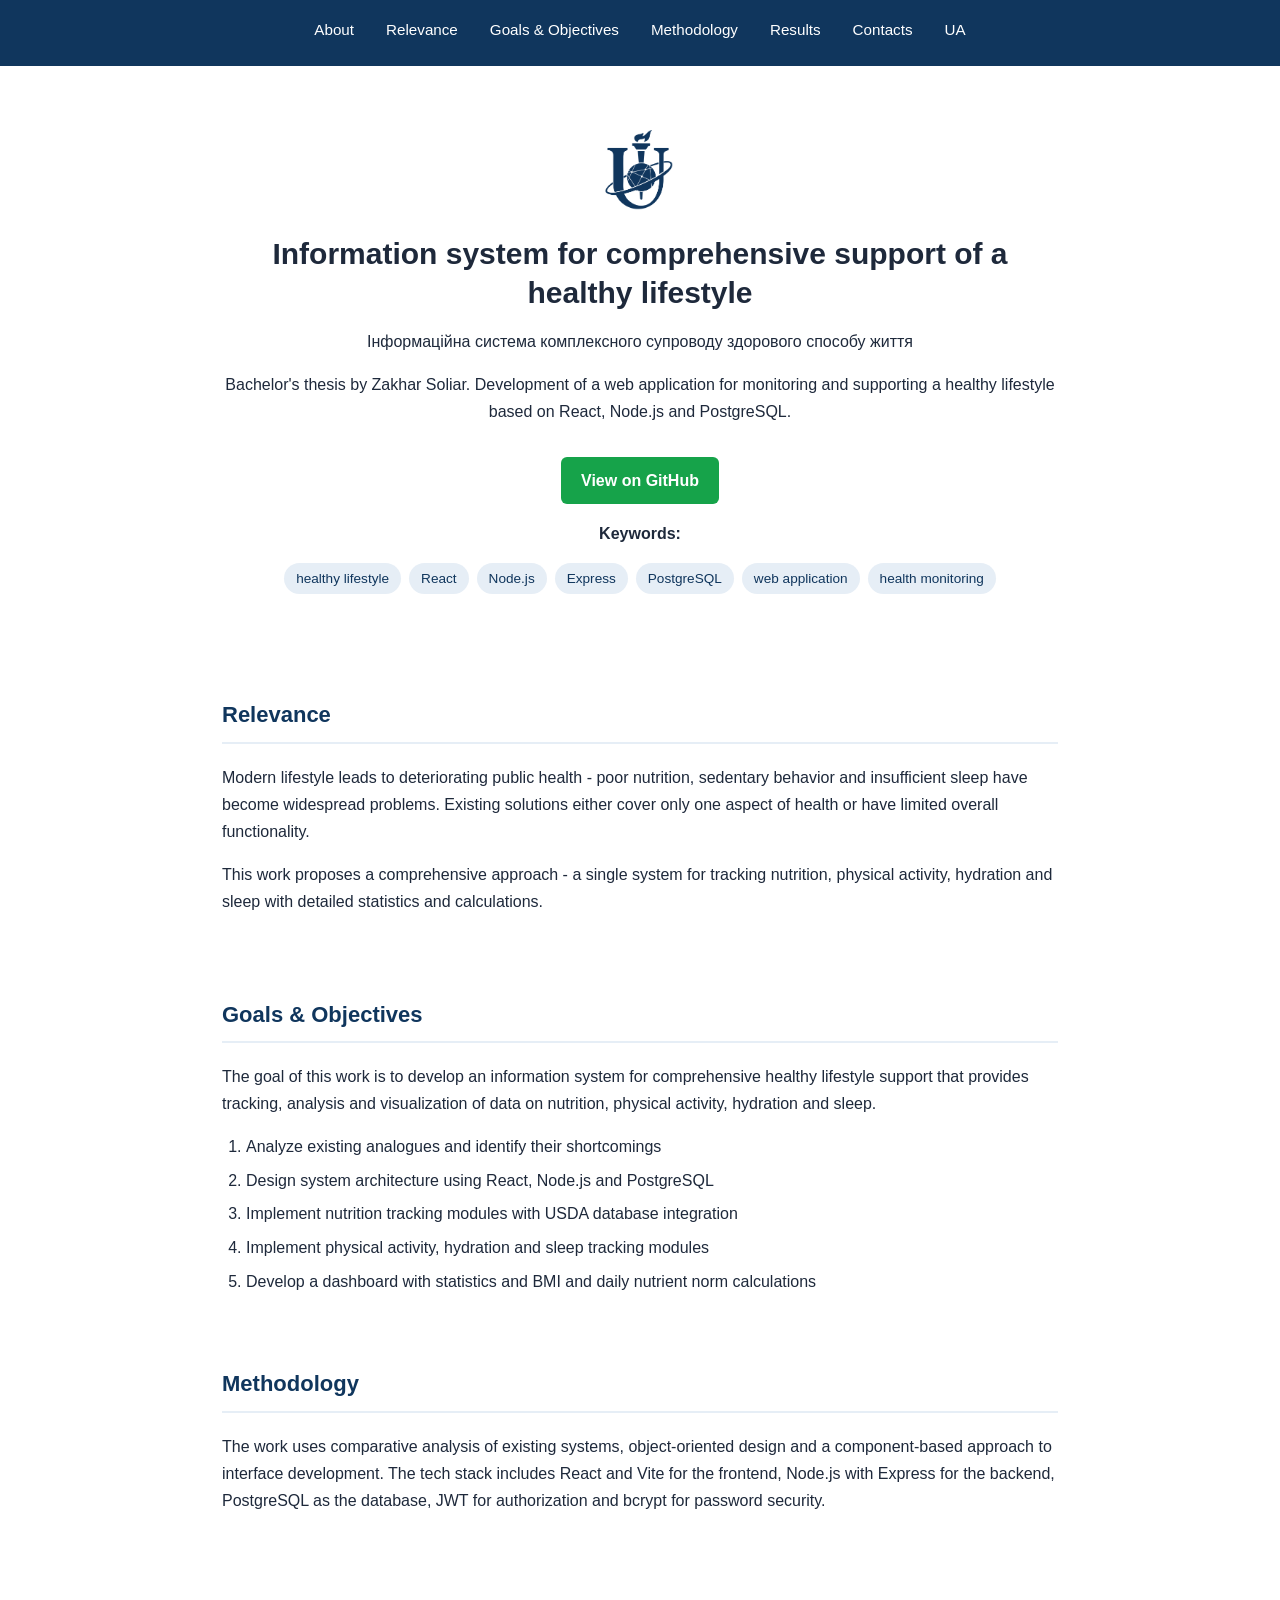
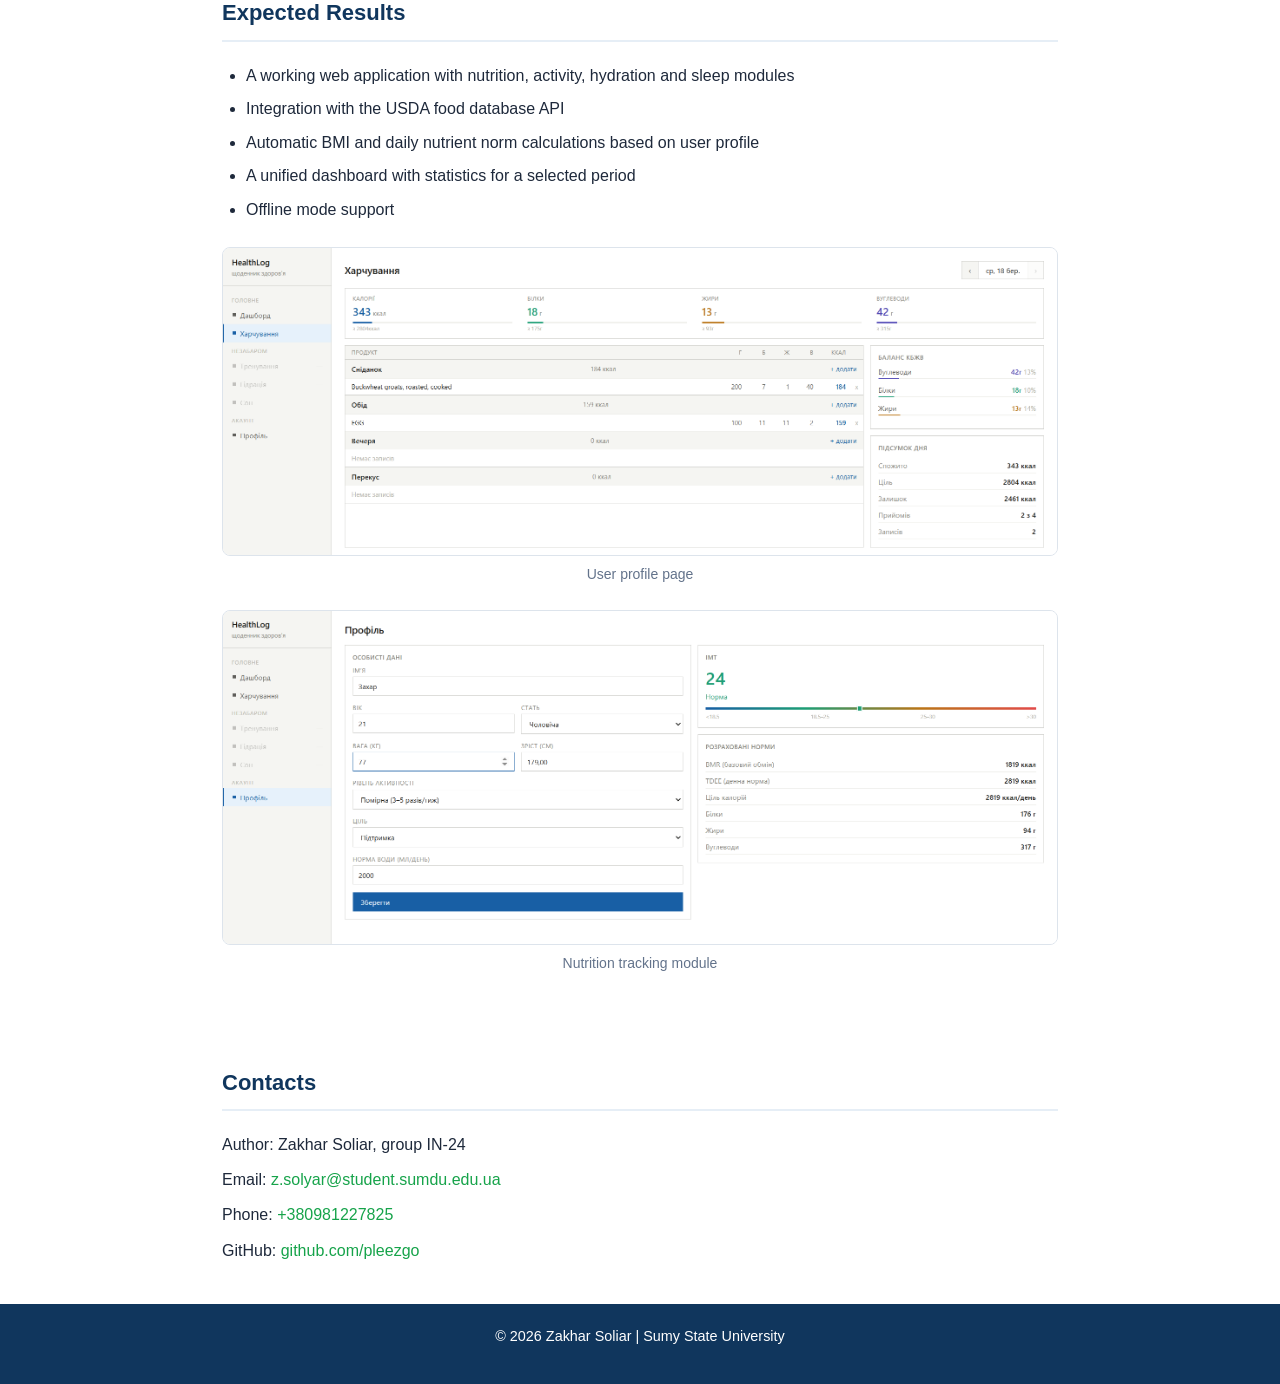
==== en/index.html @ 59accd12 "feat: add English version of the page" ====
<!DOCTYPE html>
<html lang="en">
<head>
    <meta charset="UTF-8">
    <meta name="viewport" content="width=device-width, initial-scale=1.0">

    <title>Information System for Comprehensive Healthy Lifestyle Support</title>
    <meta name="description" content="Bachelor's thesis by Zakhar Soliar. Development of a web application for monitoring and supporting a healthy lifestyle based on React, Node.js and PostgreSQL." />
    <meta name="keywords" content="information system, healthy lifestyle, React, Node.js, Express, PostgreSQL, web application, health monitoring" />
    <meta name="author" content="Zakhar Soliar" />
    <meta name="robots" content="index, follow" />

    <link rel="canonical" href="https://pleezgo.github.io/project-landing/en/" />

    <meta property="og:title" content="Information System for Comprehensive Healthy Lifestyle Support" />
    <meta property="og:description" content="Bachelor's thesis by Zakhar Soliar. Development of a web application for monitoring and supporting a healthy lifestyle." />
    <meta property="og:type" content="website" />
    <meta property="og:url" content="https://pleezgo.github.io/project-landing/en/" />
    <meta property="og:locale" content="en_US" />

    <link rel="icon" type="image/x-icon" href="../images/favicon.ico" />
    <link rel="icon" type="image/png" sizes="16x16" href="../images/favicon-16x16.png" />
    <link rel="icon" type="image/png" sizes="32x32" href="../images/favicon-32x32.png" />
    <link rel="apple-touch-icon" sizes="180x180" href="../images/apple-touch-icon.png" />

    <link rel="stylesheet" href="../reset.css" />
    <link rel="stylesheet" href="../styles.css" />

    <script type="application/ld+json">
    {
        "@context": "https://schema.org",
        "@type": "ScholarlyArticle",
        "headline": "Information System for Comprehensive Healthy Lifestyle Support",
        "author": {
            "@type": "Person",
            "name": "Zakhar Soliar"
        },
        "description": "Development of a web application for monitoring and supporting a healthy lifestyle based on React, Node.js and PostgreSQL.",
        "keywords": "information system, healthy lifestyle, React, Node.js, Express, PostgreSQL",
        "inLanguage": "en"
    }
    </script>
</head>
<body>
    <header role="banner">
        <nav aria-label="Main navigation">
            <ul>
                <li><a href="#hero-title">About</a></li>
                <li><a href="#about-title">Relevance</a></li>
                <li><a href="#goals-title">Goals & Objectives</a></li>
                <li><a href="#methodology-title">Methodology</a></li>
                <li><a href="#results-title">Results</a></li>
                <li><a href="#contacts-title">Contacts</a></li>
                <li><a href="../index.html">UA</a></li>
            </ul>
        </nav>
    </header>

    <main role="main">
        <section class="hero" aria-labelledby="hero-title">
            <img src="../images/logo.png" alt="Sumy State University logo" />
            <h1 id="hero-title">Information system for comprehensive support of a healthy lifestyle</h1>
            <p lang="uk">Інформаційна система комплексного супроводу здорового способу життя</p>
            <p>Bachelor's thesis by Zakhar Soliar. Development of a web application for monitoring and supporting a healthy lifestyle based on React, Node.js and PostgreSQL.</p>
            <a href="https://github.com/pleezgo/project" target="_blank">View on GitHub</a>
            <p><strong>Keywords:</strong></p>
            <ul aria-label="Keywords">
                <li>healthy lifestyle</li>
                <li>React</li>
                <li>Node.js</li>
                <li>Express</li>
                <li>PostgreSQL</li>
                <li>web application</li>
                <li>health monitoring</li>
            </ul>
        </section>

        <section aria-labelledby="about-title">
            <h2 id="about-title">Relevance</h2>
            <p>Modern lifestyle leads to deteriorating public health - poor nutrition, sedentary behavior and insufficient sleep have become widespread problems. Existing solutions either cover only one aspect of health or have limited overall functionality.</p>
            <p>This work proposes a comprehensive approach - a single system for tracking nutrition, physical activity, hydration and sleep with detailed statistics and calculations.</p>
        </section>

        <section aria-labelledby="goals-title">
            <h2 id="goals-title">Goals & Objectives</h2>
            <p>The goal of this work is to develop an information system for comprehensive healthy lifestyle support that provides tracking, analysis and visualization of data on nutrition, physical activity, hydration and sleep.</p>
            <ol aria-label="Main objectives">
                <li>Analyze existing analogues and identify their shortcomings</li>
                <li>Design system architecture using React, Node.js and PostgreSQL</li>
                <li>Implement nutrition tracking modules with USDA database integration</li>
                <li>Implement physical activity, hydration and sleep tracking modules</li>
                <li>Develop a dashboard with statistics and BMI and daily nutrient norm calculations</li>
            </ol>
        </section>

        <section aria-labelledby="methodology-title">
            <h2 id="methodology-title">Methodology</h2>
            <p>The work uses comparative analysis of existing systems, object-oriented design and a component-based approach to interface development. The tech stack includes React and Vite for the frontend, Node.js with Express for the backend, PostgreSQL as the database, JWT for authorization and bcrypt for password security.</p>
        </section>

        <section aria-labelledby="results-title">
            <h2 id="results-title">Expected Results</h2>
            <ul>
                <li>A working web application with nutrition, activity, hydration and sleep modules</li>
                <li>Integration with the USDA food database API</li>
                <li>Automatic BMI and daily nutrient norm calculations based on user profile</li>
                <li>A unified dashboard with statistics for a selected period</li>
                <li>Offline mode support</li>
            </ul>

            <figure>
                <img src="../images/screenshot-1.png" alt="Screenshot of user profile page" />
                <figcaption>User profile page</figcaption>
            </figure>
            <figure>
                <img src="../images/screenshot-2.png" alt="Screenshot of nutrition tracking module" />
                <figcaption>Nutrition tracking module</figcaption>
            </figure>
        </section>

        <section aria-labelledby="contacts-title">
            <h2 id="contacts-title">Contacts</h2>
            <address>
                <p>Author: Zakhar Soliar, group IN-24</p>
                <p>Email: <a href="mailto:z.solyar@student.sumdu.edu.ua">z.solyar@student.sumdu.edu.ua</a></p>
                <p>Phone: <a href="tel:+380981227825">+380981227825</a></p>
                <p>GitHub: <a href="https://github.com/pleezgo" target="_blank">github.com/pleezgo</a></p>
            </address>
        </section>
    </main>

    <footer role="contentinfo">
        <p>© 2026 Zakhar Soliar | Sumy State University</p>
    </footer>
</body>
</html>
---- styles.css ----
/* variables */
:root {
    --primary: #10365d;
    --accent: #16a34a;
    --primary-light: #e6eef6;
    --text: #1e293b;
    --text-light: #63738b;
    --border: #dde4ec;
    --white: #ffffff;
}

/* base styles */
body {
    font-family: 'Segoe UI', Arial, sans-serif;
    color: var(--text);
    line-height: 1.7;
}

/* header */
header {
    background-color: var(--primary);
    padding: 1rem 2rem;
    position: sticky;
    top: 0;
    z-index: 100;
}

header nav ul {
    display: flex;
    gap: 2rem;
    justify-content: center;
    flex-wrap: wrap;
}

header nav a {
    color: var(--white);
    font-weight: 500;
    font-size: 0.95rem;
}

header nav a:hover {
    opacity: 0.75;
}

/* sections */
section {
    max-width: 900px;
    margin: 0 auto;
    padding: 2rem;
}

/* hero section */
.hero {
    text-align: center;
    padding: 4rem 2rem;
}

.hero img {
    height: 80px;
    width: auto;
    margin: 0 auto 1.5rem;
}

.hero a {
    display: inline-block;
    background-color: var(--accent);
    color: var(--white);
    padding: 0.6rem 1.25rem;
    border-radius: 6px;
    font-weight: 600;
    margin: 1rem 0;
}

/* keyword tags */
.hero ul {
    display: flex;
    flex-wrap: wrap;
    gap: 0.5rem;
    justify-content: center;
    margin-top: 1rem;
}

.hero ul li {
    background-color: var(--primary-light);
    color: var(--primary);
    padding: 0.25rem 0.75rem;
    border-radius: 100px;
    font-size: 0.85rem;
}

/* headings */
h1,
h2 {
    scroll-margin-top: 70px;
}

h1 {
    font-size: 1.875rem;
    font-weight: 700;
    margin-bottom: 1rem;
    line-height: 1.3;
}

h2 {
    font-size: 1.375rem;
    font-weight: 700;
    color: var(--primary);
    margin-bottom: 1.25rem;
    padding-bottom: 0.5rem;
    border-bottom: 2px solid var(--primary-light);
}

p {
    margin-bottom: 1rem;
}

.hero p[lang="en"] {
    color: var(--text-light);
}

/* lists */
ol {
    list-style: decimal;
    padding-left: 1.5rem;
}

ul:not(.hero ul):not(nav ul) {
    list-style: disc;
    padding-left: 1.5rem;
}

li {
    margin-bottom: 0.4rem;
}

/* figures */
figure {
    margin: 1.5rem 0;
    text-align: center;
}

figure img {
    max-width: 100%;
    border-radius: 8px;
    border: 1px solid var(--border);
}

figcaption {
    font-size: 0.875rem;
    color: var(--text-light);
    margin-top: 0.4rem;
}

/* contacts */
address {
    font-style: normal;
}

address p {
    margin-bottom: 0.5rem;
}

address a {
    color: var(--accent);
}

/* footer */
footer {
    background-color: var(--primary);
    color: var(--white);
    text-align: center;
    padding: 1.25rem;
    font-size: 0.9rem;
}

/* responsive */
@media (max-width: 768px) {
    h1 {
        font-size: 1.375rem;
    }

    h2 {
        font-size: 1.125rem;
    }

    section {
        padding: 2rem 1rem;
    }

    header nav ul {
        gap: 1rem;
    }
}
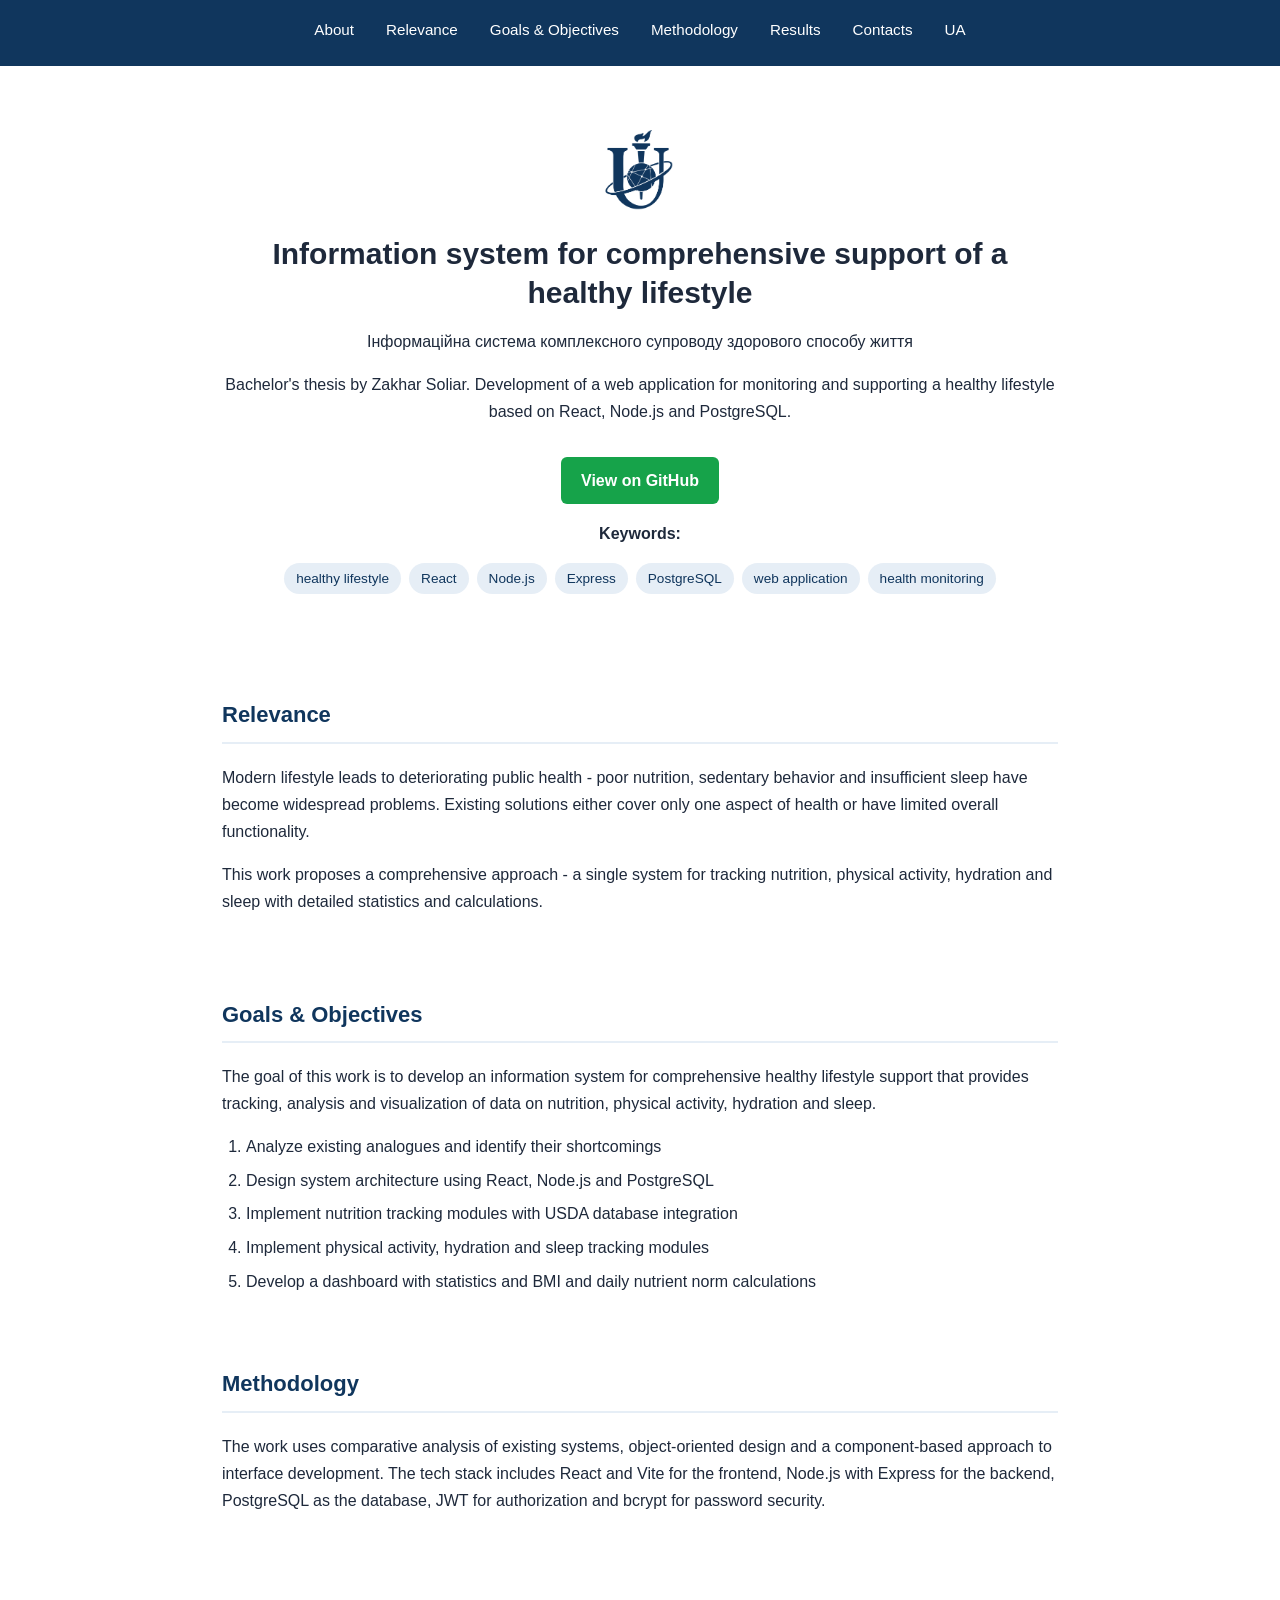
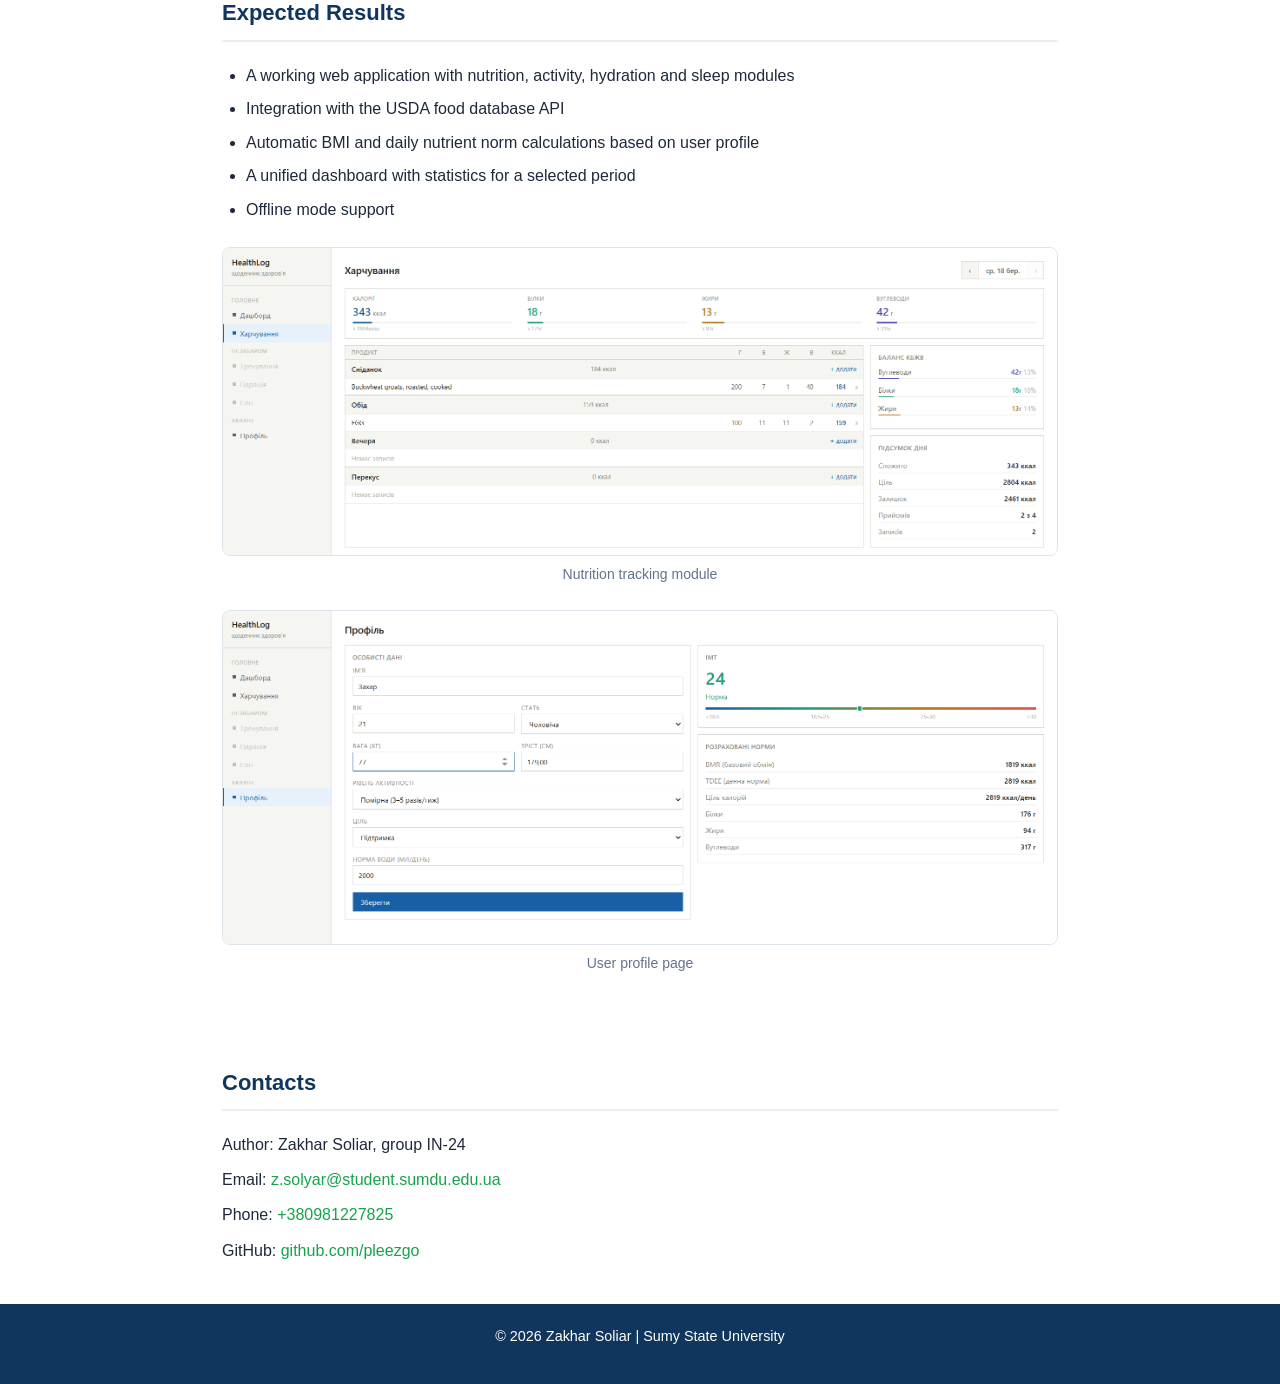
==== commit 63725c28: "fix: correct screenshot captions in Ukrainian and English versions" ====
--- a/en/index.html
+++ b/en/index.html
@@ -109,12 +109,12 @@
             </ul>
 
             <figure>
-                <img src="../images/screenshot-1.png" alt="Screenshot of user profile page" />
-                <figcaption>User profile page</figcaption>
+                <img src="../images/screenshot-1.png" alt="Screenshot of nutrition tracking module" />
+                <figcaption>Nutrition tracking module</figcaption>
             </figure>
             <figure>
-                <img src="../images/screenshot-2.png" alt="Screenshot of nutrition tracking module" />
-                <figcaption>Nutrition tracking module</figcaption>
+                <img src="../images/screenshot-2.png" alt="Screenshot of user profile page" />
+                <figcaption>User profile page</figcaption>
             </figure>
         </section>
 
